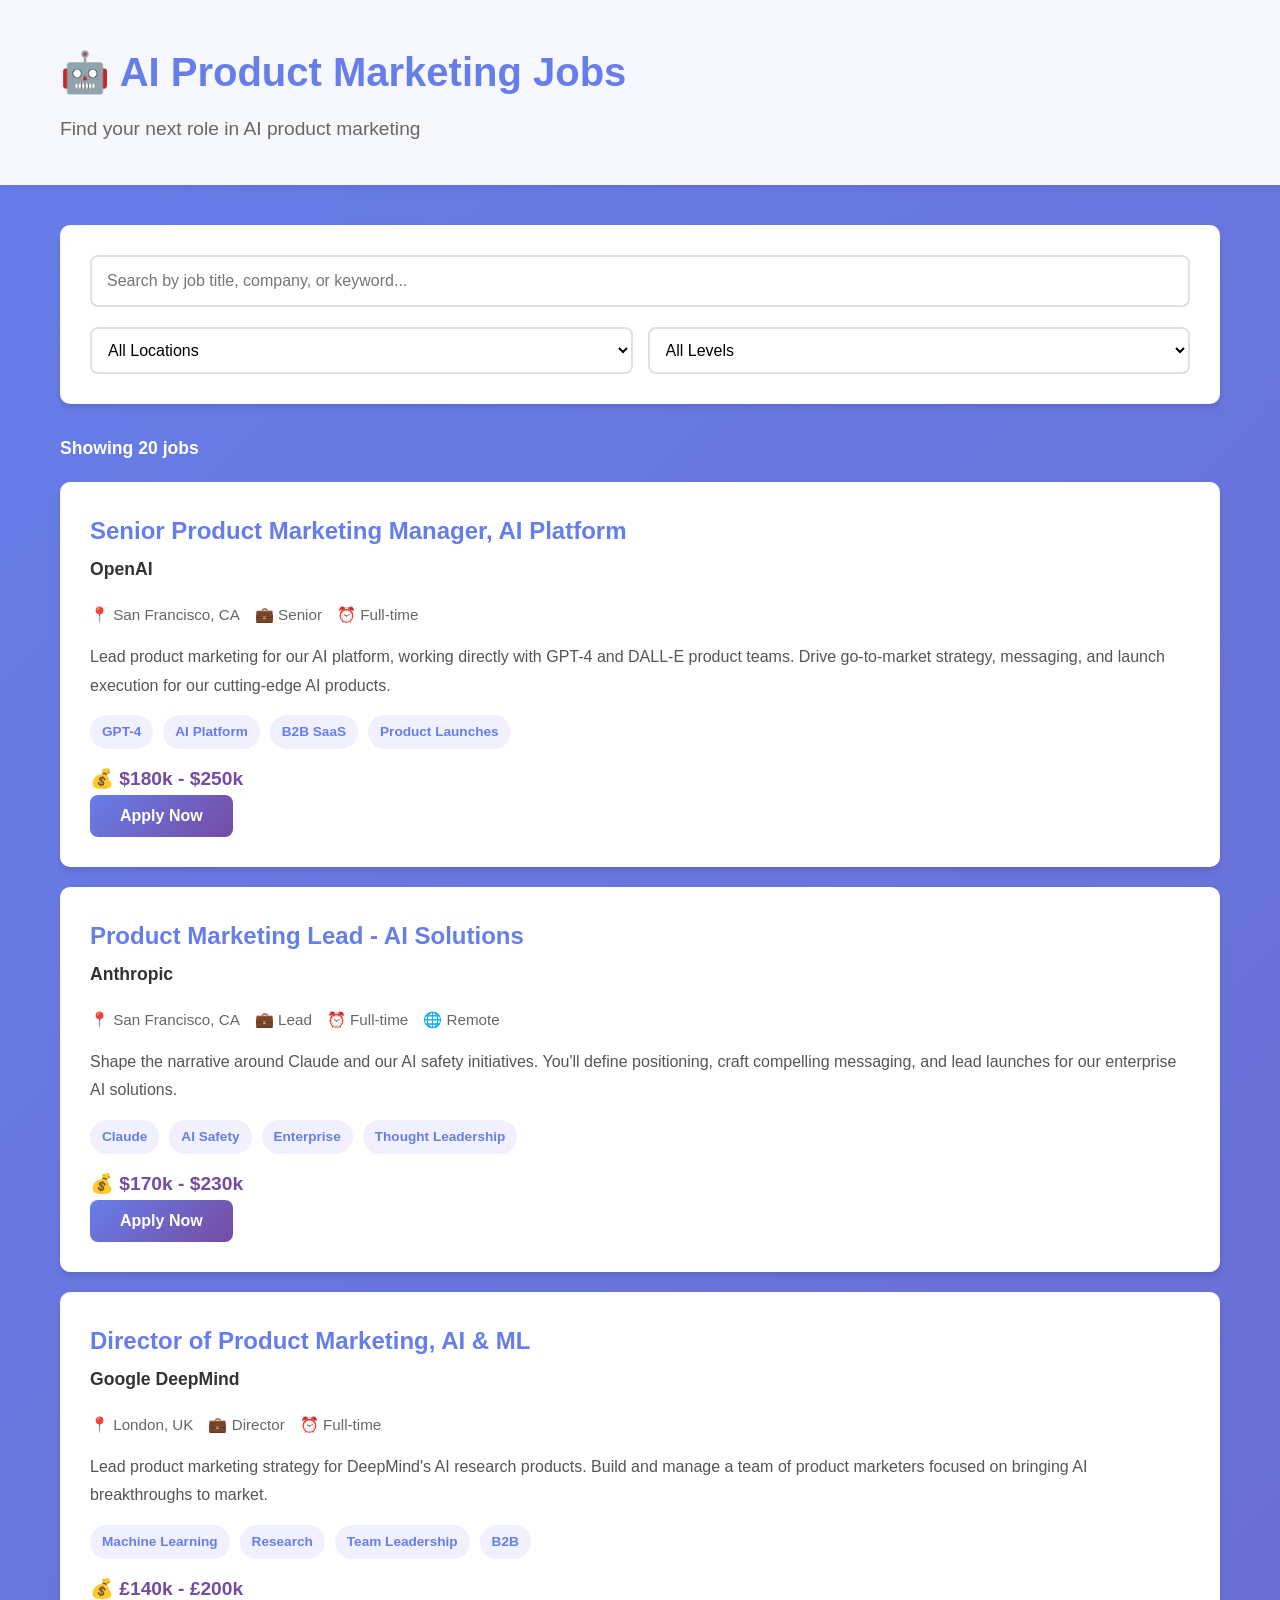
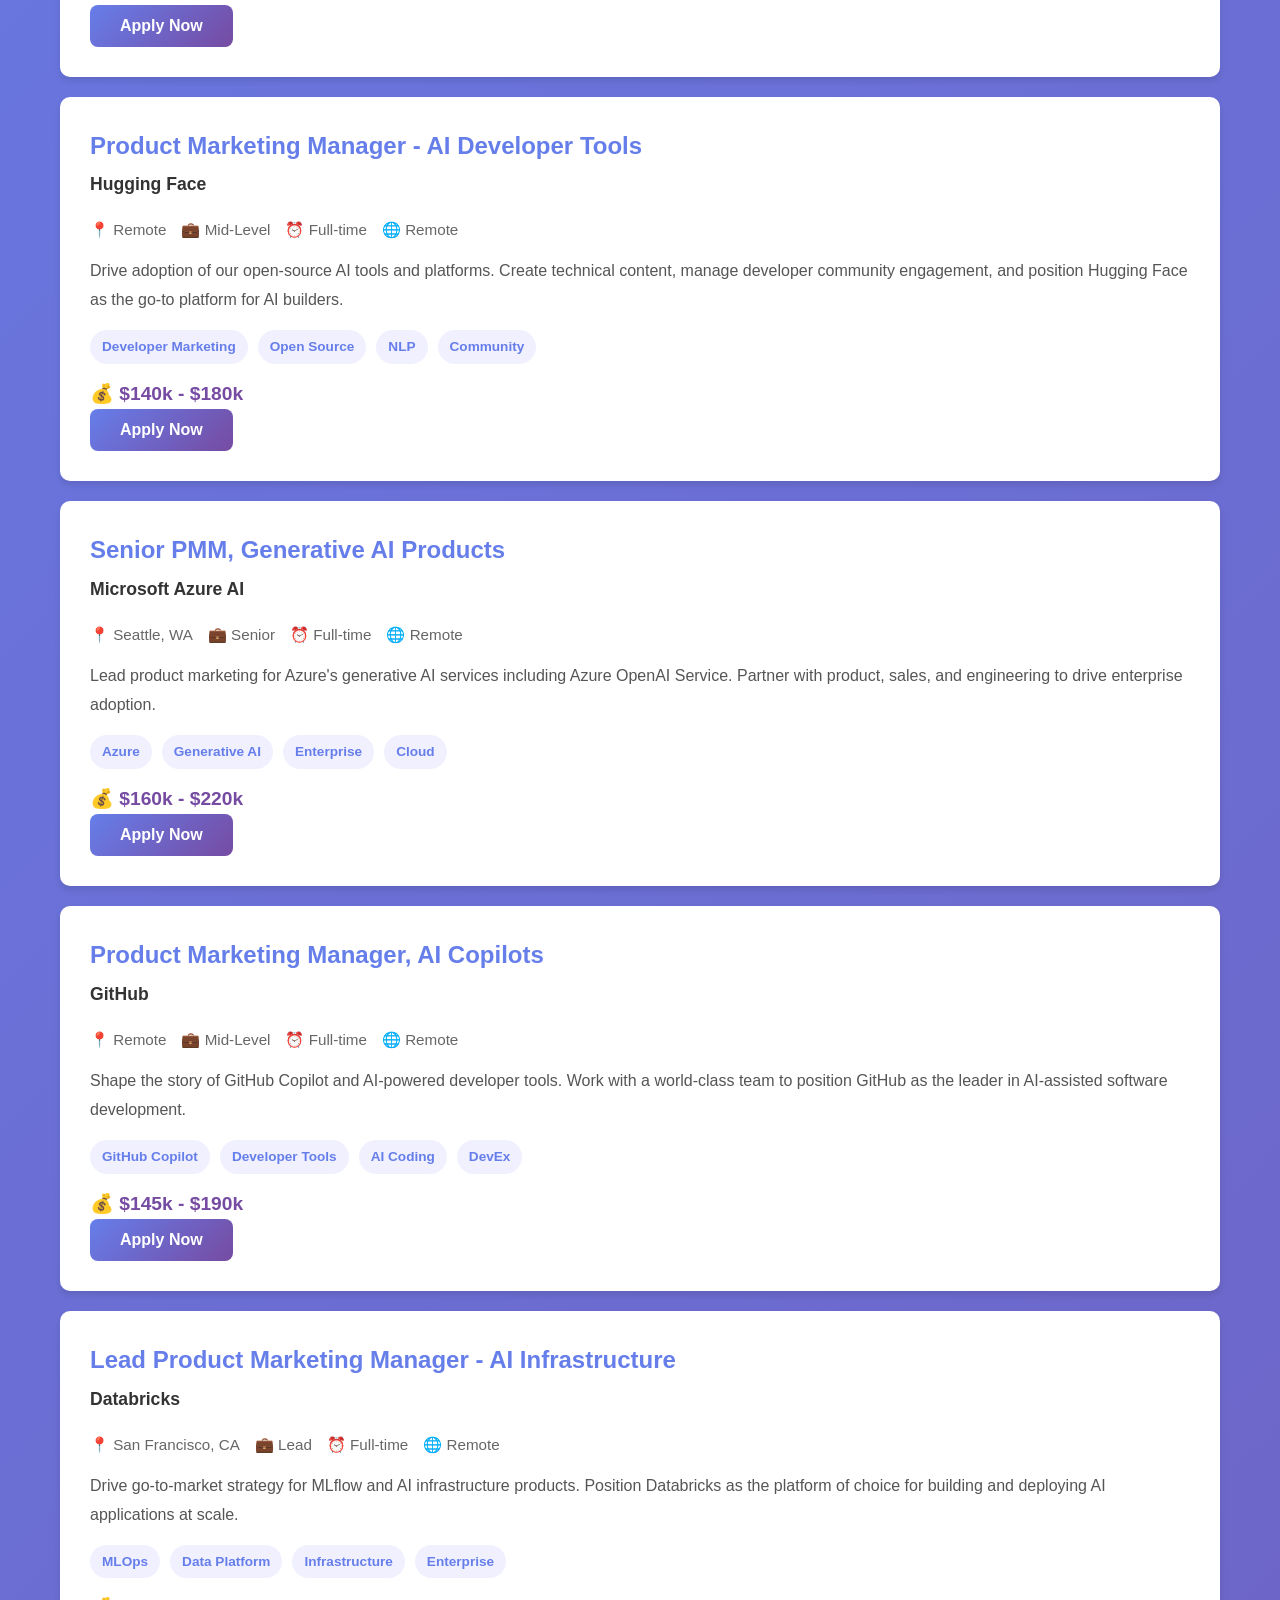
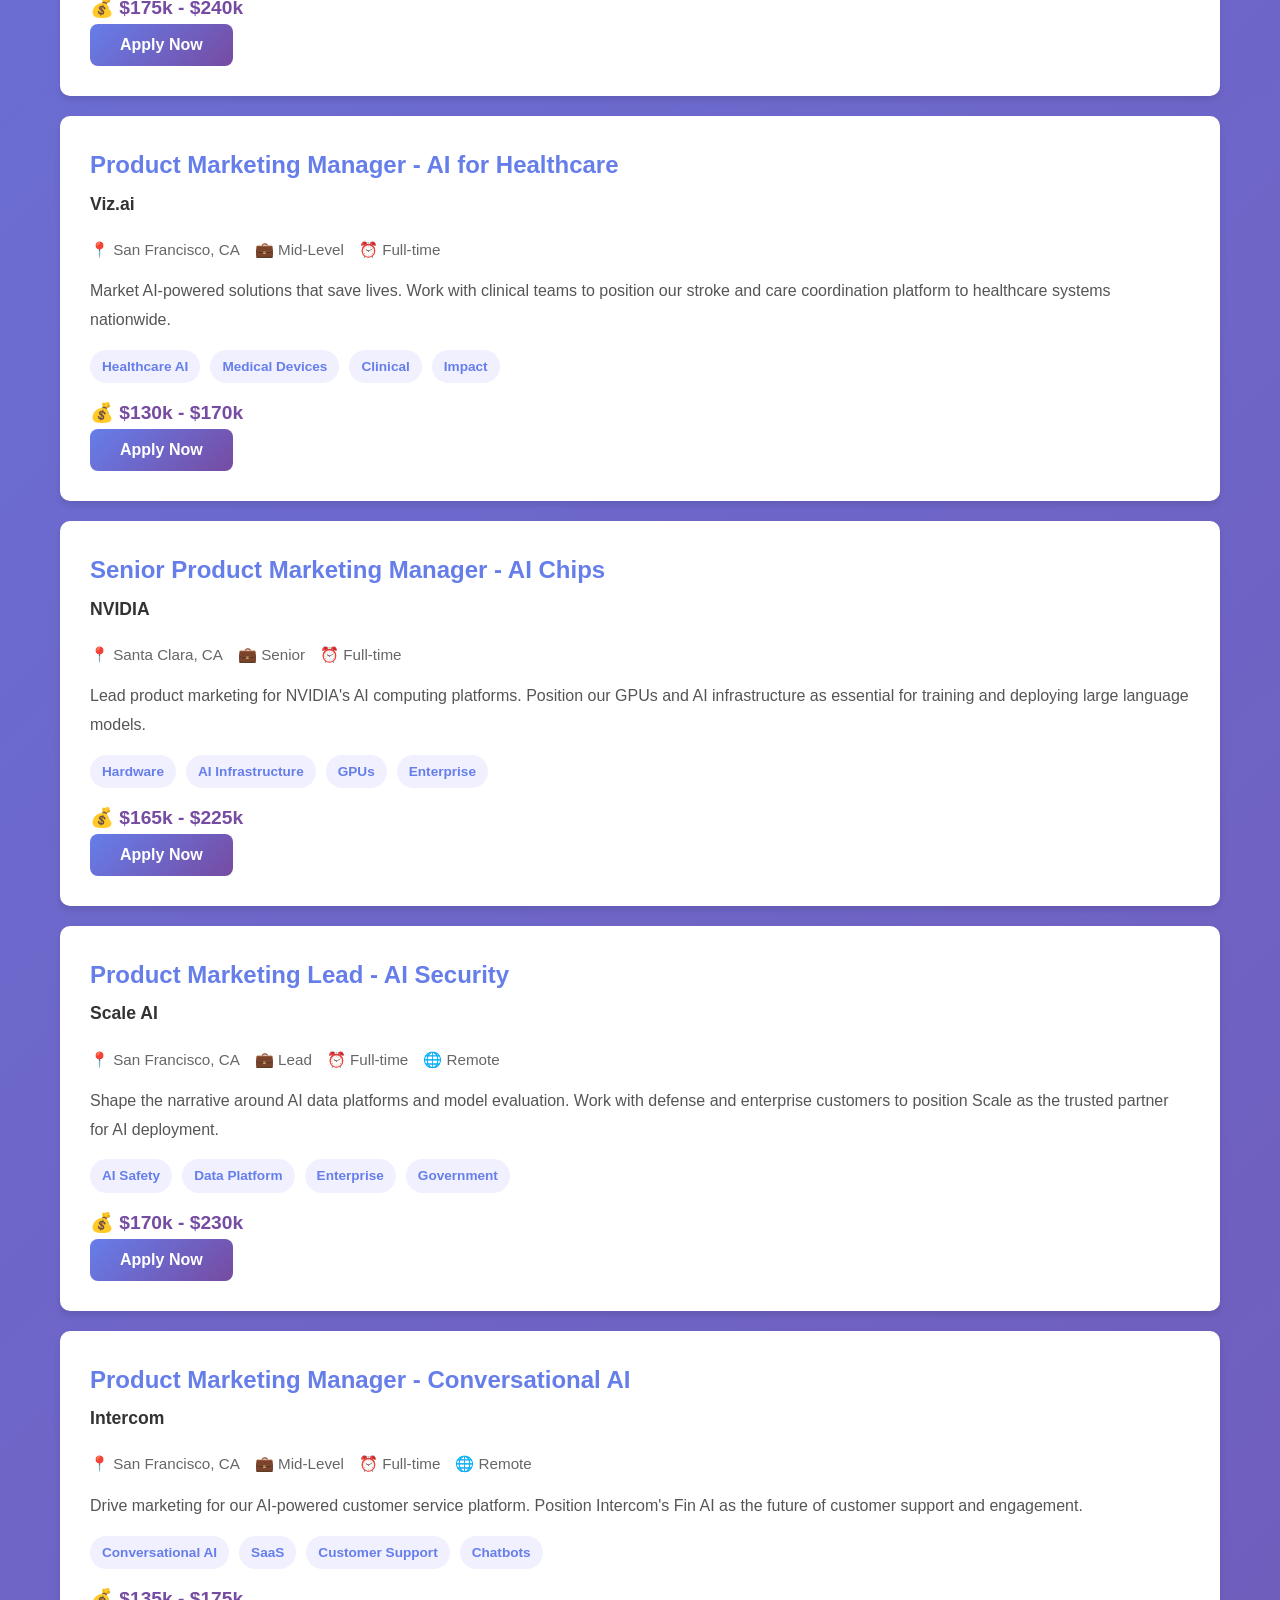
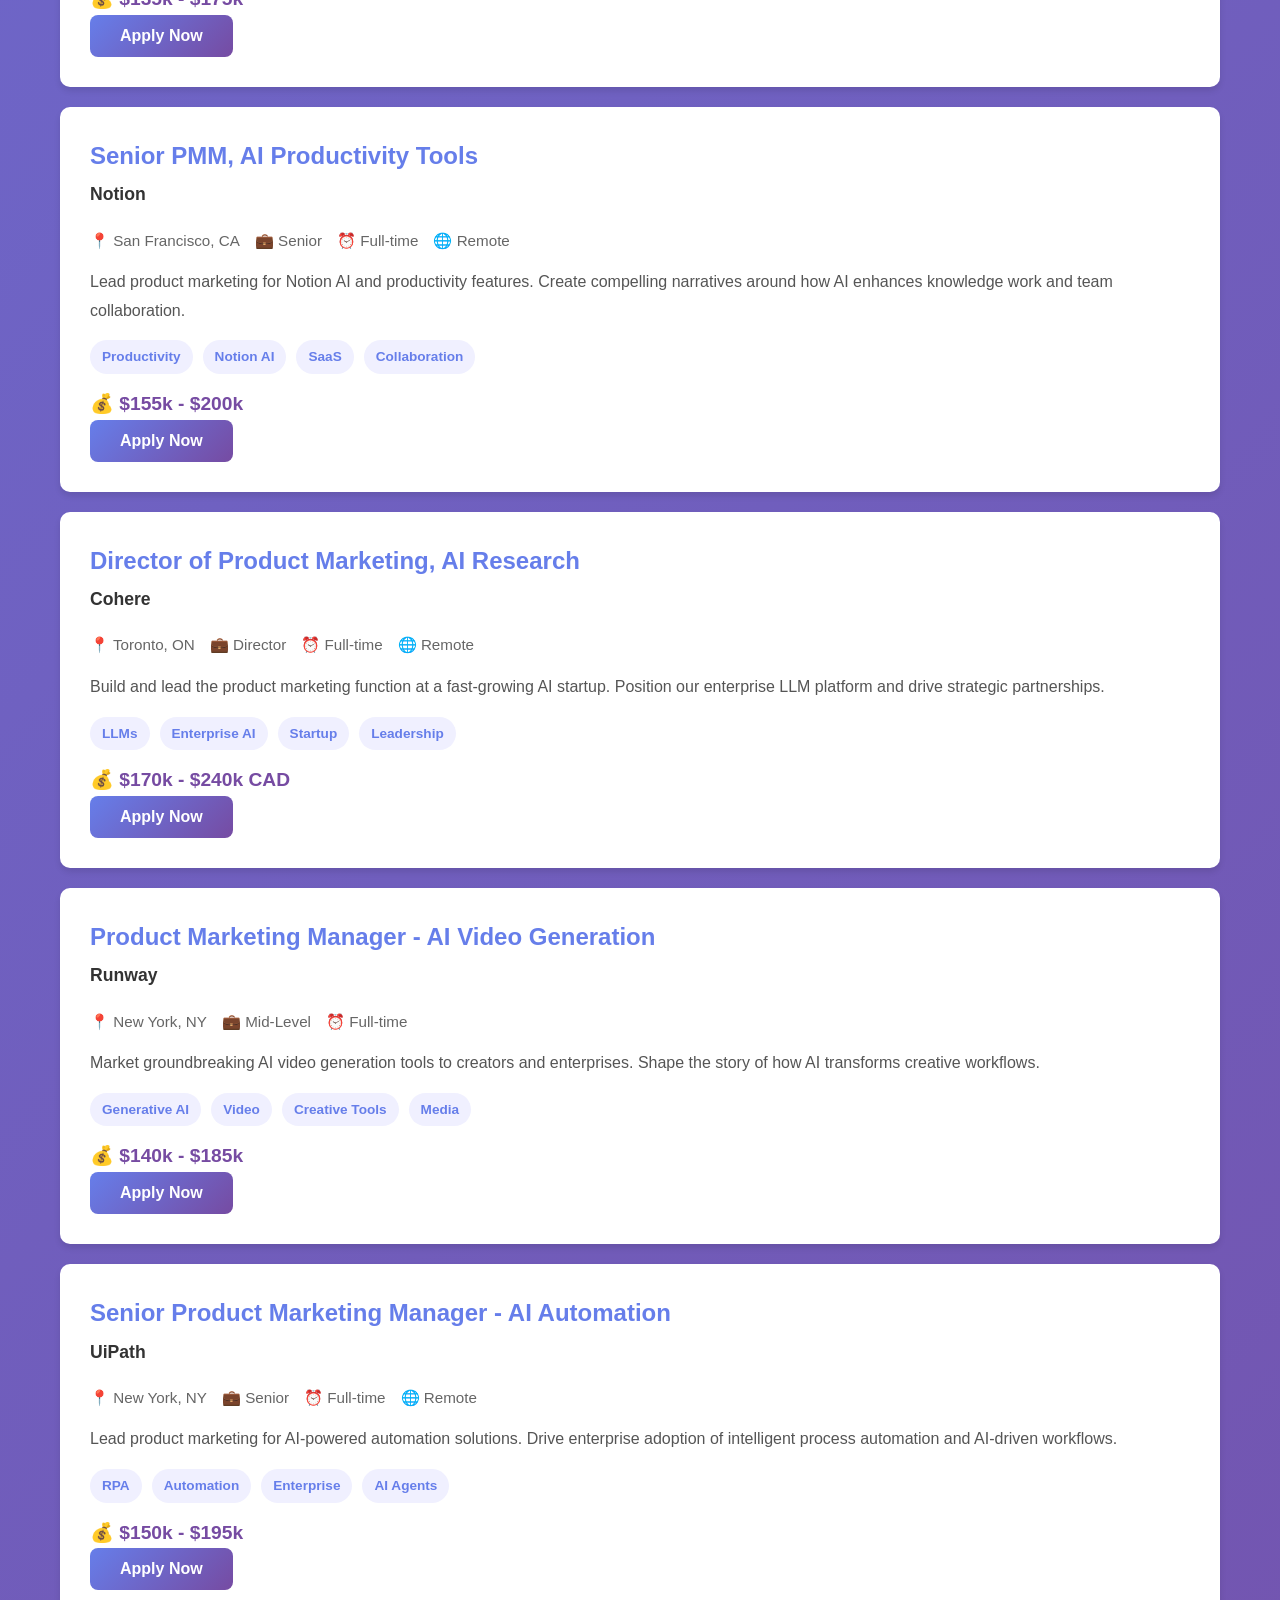
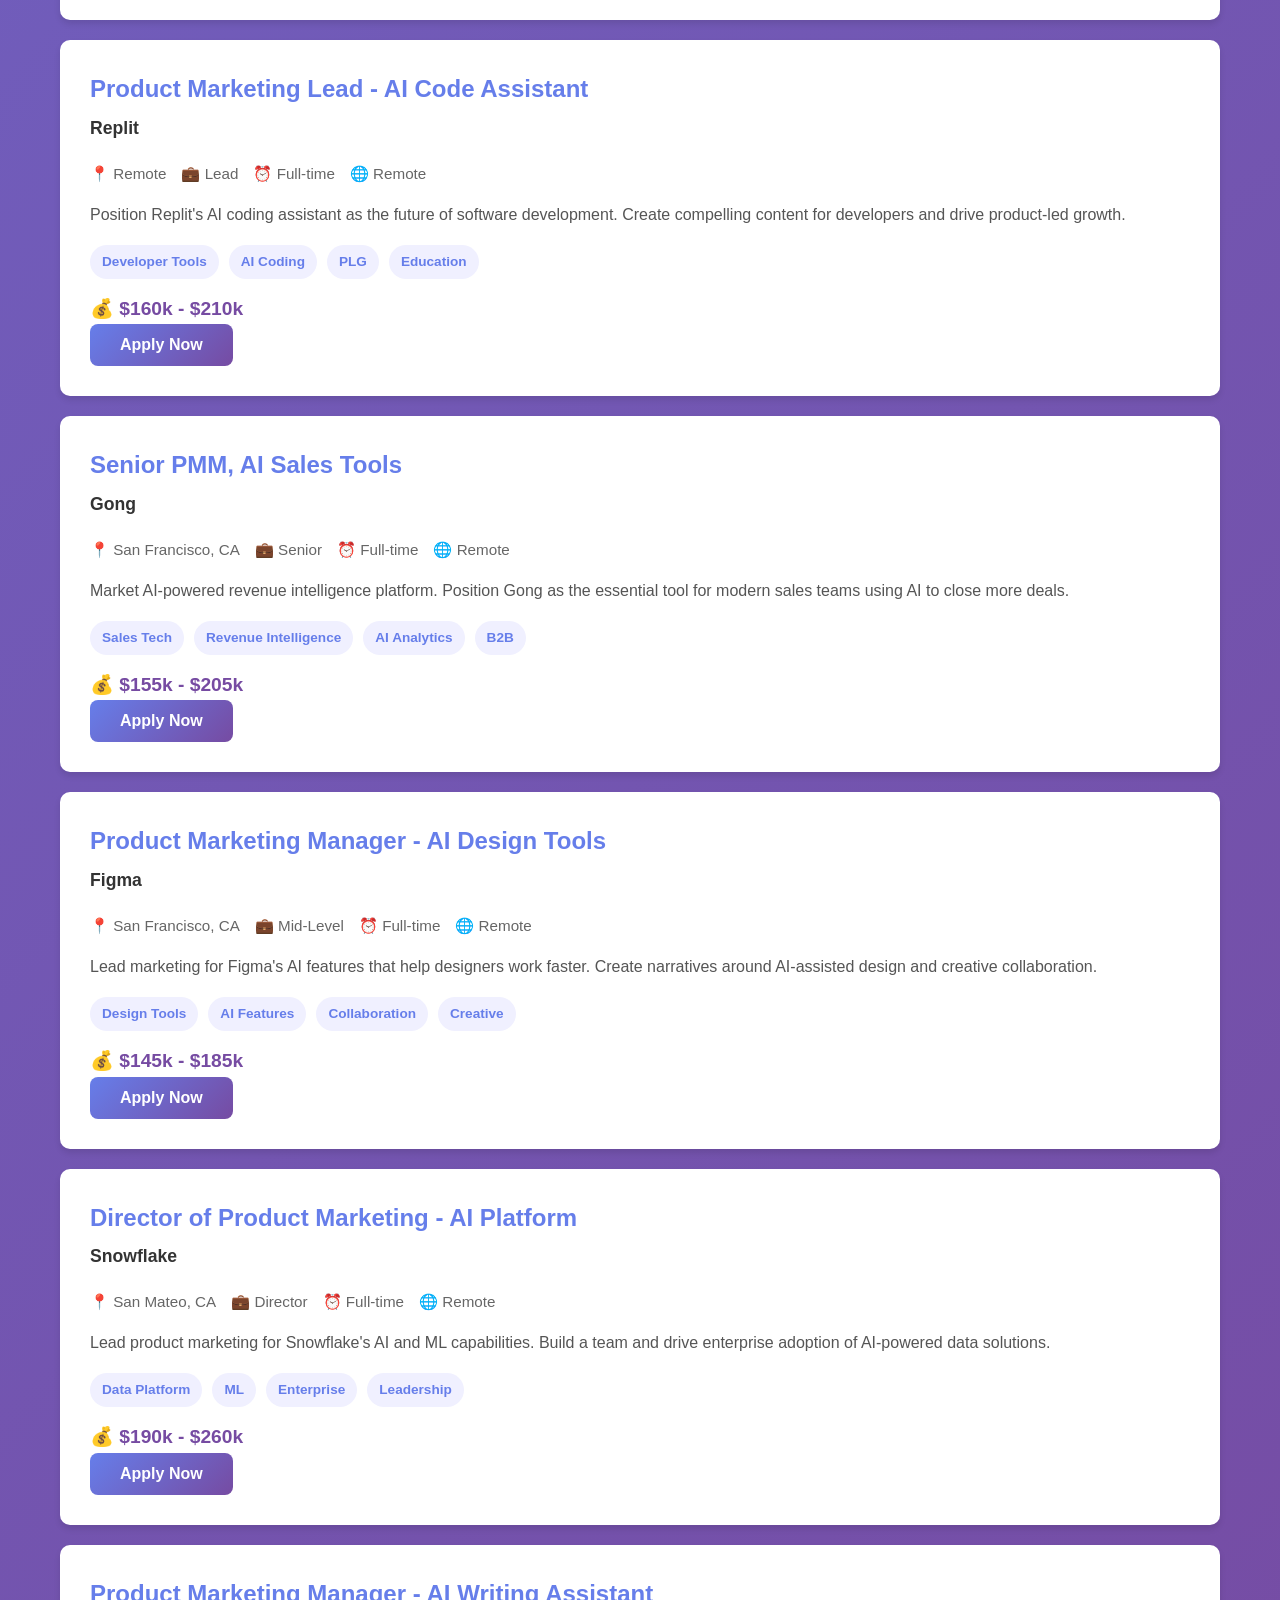
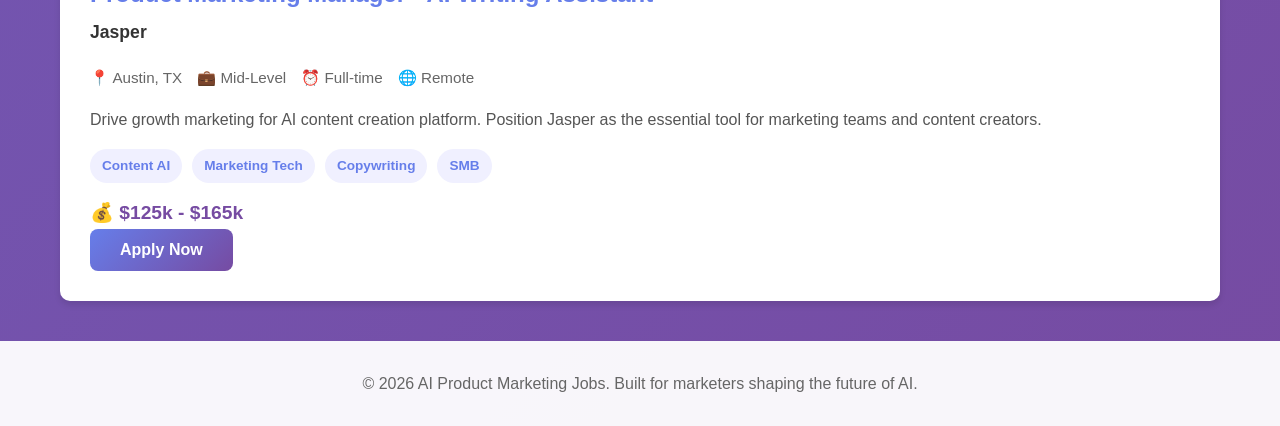
==== index.html @ ca168bee "Add AI Product Marketing Job Board Created a professional job board featuring 20 product marketing p" ====
<!DOCTYPE html>
<html lang="en">
<head>
    <meta charset="UTF-8">
    <meta name="viewport" content="width=device-width, initial-scale=1.0">
    <title>AI Product Marketing Jobs</title>
    <link rel="stylesheet" href="styles.css">
</head>
<body>
    <header>
        <div class="container">
            <h1>🤖 AI Product Marketing Jobs</h1>
            <p class="tagline">Find your next role in AI product marketing</p>
        </div>
    </header>

    <div class="container">
        <div class="search-section">
            <input type="text" id="searchInput" placeholder="Search by job title, company, or keyword...">
            <div class="filters">
                <select id="locationFilter">
                    <option value="">All Locations</option>
                    <option value="Remote">Remote</option>
                    <option value="San Francisco">San Francisco</option>
                    <option value="New York">New York</option>
                    <option value="Seattle">Seattle</option>
                    <option value="London">London</option>
                </select>
                <select id="levelFilter">
                    <option value="">All Levels</option>
                    <option value="Senior">Senior</option>
                    <option value="Mid-Level">Mid-Level</option>
                    <option value="Lead">Lead</option>
                    <option value="Director">Director</option>
                </select>
            </div>
        </div>

        <div id="jobCount" class="job-count">Showing <span id="count">0</span> jobs</div>

        <div id="jobListings" class="job-listings">
            <!-- Jobs will be dynamically inserted here -->
        </div>
    </div>

    <footer>
        <div class="container">
            <p>&copy; 2026 AI Product Marketing Jobs. Built for marketers shaping the future of AI.</p>
        </div>
    </footer>

    <script src="script.js"></script>
</body>
</html>
---- styles.css ----
* {
    margin: 0;
    padding: 0;
    box-sizing: border-box;
}

body {
    font-family: -apple-system, BlinkMacSystemFont, 'Segoe UI', Roboto, Oxygen, Ubuntu, Cantarell, sans-serif;
    line-height: 1.6;
    color: #333;
    background: linear-gradient(135deg, #667eea 0%, #764ba2 100%);
    min-height: 100vh;
}

.container {
    max-width: 1200px;
    margin: 0 auto;
    padding: 0 20px;
}

header {
    background: rgba(255, 255, 255, 0.95);
    padding: 40px 0;
    margin-bottom: 40px;
    box-shadow: 0 2px 10px rgba(0, 0, 0, 0.1);
}

header h1 {
    font-size: 2.5rem;
    color: #667eea;
    margin-bottom: 10px;
}

.tagline {
    font-size: 1.2rem;
    color: #666;
}

.search-section {
    background: white;
    padding: 30px;
    border-radius: 10px;
    margin-bottom: 30px;
    box-shadow: 0 4px 6px rgba(0, 0, 0, 0.1);
}

#searchInput {
    width: 100%;
    padding: 15px;
    font-size: 1rem;
    border: 2px solid #e0e0e0;
    border-radius: 8px;
    margin-bottom: 20px;
    transition: border-color 0.3s;
}

#searchInput:focus {
    outline: none;
    border-color: #667eea;
}

.filters {
    display: flex;
    gap: 15px;
    flex-wrap: wrap;
}

.filters select {
    flex: 1;
    min-width: 200px;
    padding: 12px;
    font-size: 1rem;
    border: 2px solid #e0e0e0;
    border-radius: 8px;
    background: white;
    cursor: pointer;
    transition: border-color 0.3s;
}

.filters select:focus {
    outline: none;
    border-color: #667eea;
}

.job-count {
    color: white;
    font-size: 1.1rem;
    margin-bottom: 20px;
    font-weight: 600;
}

.job-listings {
    display: grid;
    gap: 20px;
    margin-bottom: 40px;
}

.job-card {
    background: white;
    padding: 30px;
    border-radius: 10px;
    box-shadow: 0 4px 6px rgba(0, 0, 0, 0.1);
    transition: transform 0.3s, box-shadow 0.3s;
    cursor: pointer;
}

.job-card:hover {
    transform: translateY(-5px);
    box-shadow: 0 8px 15px rgba(0, 0, 0, 0.2);
}

.job-header {
    display: flex;
    justify-content: space-between;
    align-items: start;
    margin-bottom: 15px;
    flex-wrap: wrap;
    gap: 15px;
}

.job-title {
    font-size: 1.5rem;
    color: #667eea;
    margin-bottom: 5px;
    font-weight: 700;
}

.company {
    font-size: 1.1rem;
    color: #333;
    font-weight: 600;
    margin-bottom: 5px;
}

.job-meta {
    display: flex;
    gap: 15px;
    flex-wrap: wrap;
    margin-bottom: 15px;
    font-size: 0.95rem;
    color: #666;
}

.meta-item {
    display: flex;
    align-items: center;
    gap: 5px;
}

.job-description {
    color: #555;
    margin-bottom: 15px;
    line-height: 1.8;
}

.job-tags {
    display: flex;
    flex-wrap: wrap;
    gap: 10px;
    margin-bottom: 15px;
}

.tag {
    background: #f0f0ff;
    color: #667eea;
    padding: 6px 12px;
    border-radius: 20px;
    font-size: 0.85rem;
    font-weight: 600;
}

.salary {
    font-size: 1.2rem;
    color: #764ba2;
    font-weight: 700;
    margin-top: 10px;
}

.apply-btn {
    background: linear-gradient(135deg, #667eea 0%, #764ba2 100%);
    color: white;
    padding: 12px 30px;
    border: none;
    border-radius: 8px;
    font-size: 1rem;
    font-weight: 600;
    cursor: pointer;
    transition: opacity 0.3s;
}

.apply-btn:hover {
    opacity: 0.9;
}

.no-results {
    background: white;
    padding: 60px 30px;
    border-radius: 10px;
    text-align: center;
    color: #666;
}

.no-results h2 {
    color: #667eea;
    margin-bottom: 15px;
}

footer {
    background: rgba(255, 255, 255, 0.95);
    padding: 30px 0;
    margin-top: 40px;
    text-align: center;
    color: #666;
}

@media (max-width: 768px) {
    header h1 {
        font-size: 2rem;
    }

    .filters {
        flex-direction: column;
    }

    .filters select {
        width: 100%;
    }

    .job-header {
        flex-direction: column;
    }

    .job-meta {
        flex-direction: column;
        gap: 8px;
    }
}
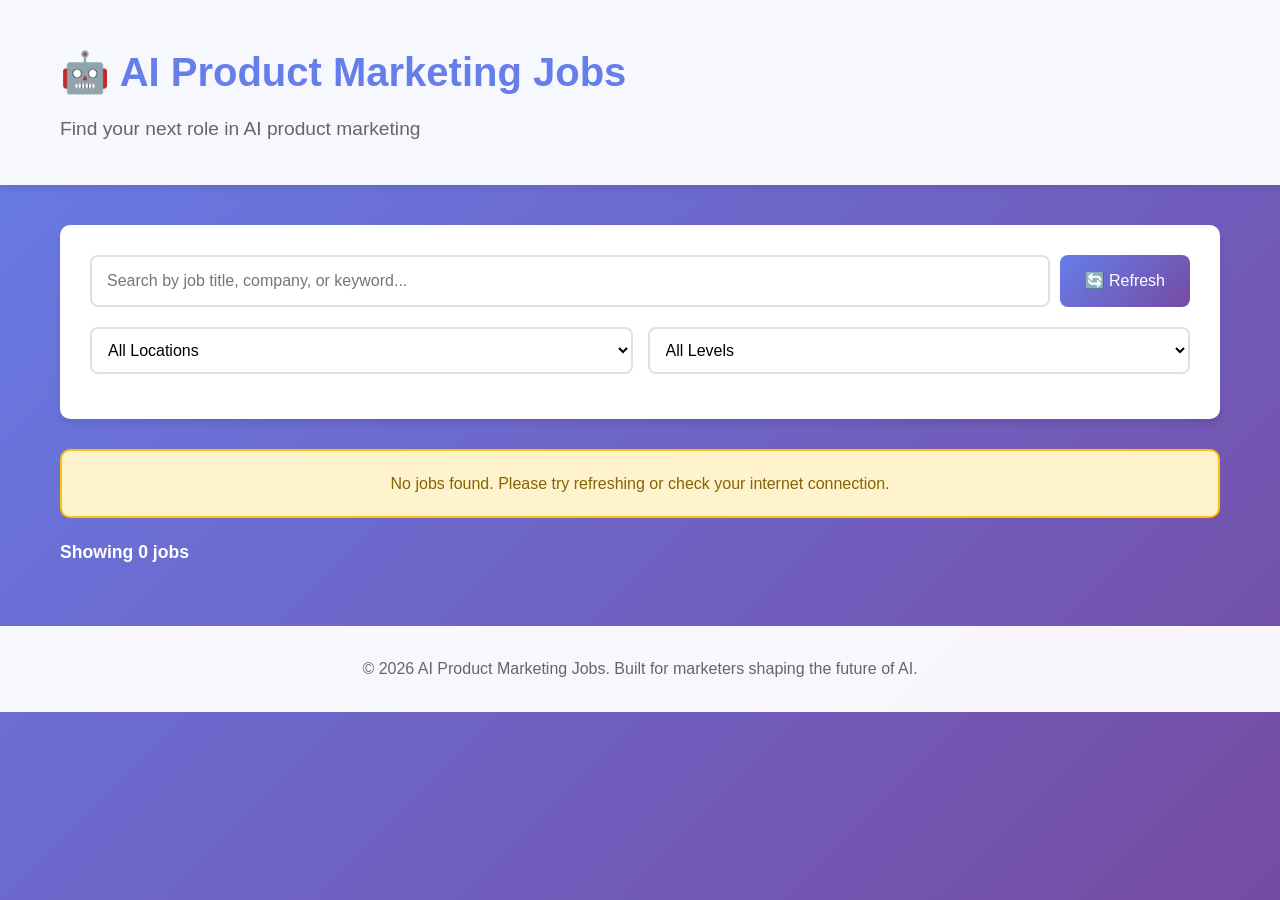
==== commit ecf206d8: "Convert to production job board with live API integration Transform static job board into fully func" ====
--- a/index.html
+++ b/index.html
@@ -16,7 +16,10 @@
 
     <div class="container">
         <div class="search-section">
-            <input type="text" id="searchInput" placeholder="Search by job title, company, or keyword...">
+            <div class="header-controls">
+                <input type="text" id="searchInput" placeholder="Search by job title, company, or keyword...">
+                <button id="refreshBtn" class="refresh-btn" title="Refresh job listings">🔄 Refresh</button>
+            </div>
             <div class="filters">
                 <select id="locationFilter">
                     <option value="">All Locations</option>
@@ -34,7 +37,15 @@
                     <option value="Director">Director</option>
                 </select>
             </div>
+            <div id="lastUpdated" class="last-updated"></div>
         </div>
+
+        <div id="loadingMessage" class="loading-message" style="display: none;">
+            <div class="spinner"></div>
+            <p>Loading live job listings...</p>
+        </div>
+
+        <div id="errorMessage" class="error-message" style="display: none;"></div>
 
         <div id="jobCount" class="job-count">Showing <span id="count">0</span> jobs</div>
 
--- a/styles.css
+++ b/styles.css
@@ -44,14 +44,40 @@
     box-shadow: 0 4px 6px rgba(0, 0, 0, 0.1);
 }
 
+.header-controls {
+    display: flex;
+    gap: 10px;
+    margin-bottom: 20px;
+}
+
 #searchInput {
-    width: 100%;
+    flex: 1;
     padding: 15px;
     font-size: 1rem;
     border: 2px solid #e0e0e0;
     border-radius: 8px;
-    margin-bottom: 20px;
     transition: border-color 0.3s;
+}
+
+.refresh-btn {
+    padding: 15px 25px;
+    font-size: 1rem;
+    background: linear-gradient(135deg, #667eea 0%, #764ba2 100%);
+    color: white;
+    border: none;
+    border-radius: 8px;
+    cursor: pointer;
+    transition: opacity 0.3s;
+    white-space: nowrap;
+}
+
+.refresh-btn:hover {
+    opacity: 0.9;
+}
+
+.refresh-btn:disabled {
+    opacity: 0.5;
+    cursor: not-allowed;
 }
 
 #searchInput:focus {
@@ -177,6 +203,7 @@
 }
 
 .apply-btn {
+    display: inline-block;
     background: linear-gradient(135deg, #667eea 0%, #764ba2 100%);
     color: white;
     padding: 12px 30px;
@@ -186,10 +213,13 @@
     font-weight: 600;
     cursor: pointer;
     transition: opacity 0.3s;
+    text-decoration: none;
+    text-align: center;
 }
 
 .apply-btn:hover {
     opacity: 0.9;
+    color: white;
 }
 
 .no-results {
@@ -213,11 +243,59 @@
     color: #666;
 }
 
+.loading-message {
+    background: white;
+    padding: 60px 30px;
+    border-radius: 10px;
+    text-align: center;
+    margin-bottom: 20px;
+}
+
+.spinner {
+    border: 4px solid #f3f3f3;
+    border-top: 4px solid #667eea;
+    border-radius: 50%;
+    width: 50px;
+    height: 50px;
+    animation: spin 1s linear infinite;
+    margin: 0 auto 20px;
+}
+
+@keyframes spin {
+    0% { transform: rotate(0deg); }
+    100% { transform: rotate(360deg); }
+}
+
+.error-message {
+    background: #fff3cd;
+    border: 2px solid #ffc107;
+    color: #856404;
+    padding: 20px;
+    border-radius: 10px;
+    margin-bottom: 20px;
+    text-align: center;
+}
+
+.last-updated {
+    color: #666;
+    font-size: 0.9rem;
+    margin-top: 15px;
+    text-align: right;
+}
+
 @media (max-width: 768px) {
     header h1 {
         font-size: 2rem;
     }
 
+    .header-controls {
+        flex-direction: column;
+    }
+
+    .refresh-btn {
+        width: 100%;
+    }
+
     .filters {
         flex-direction: column;
     }
